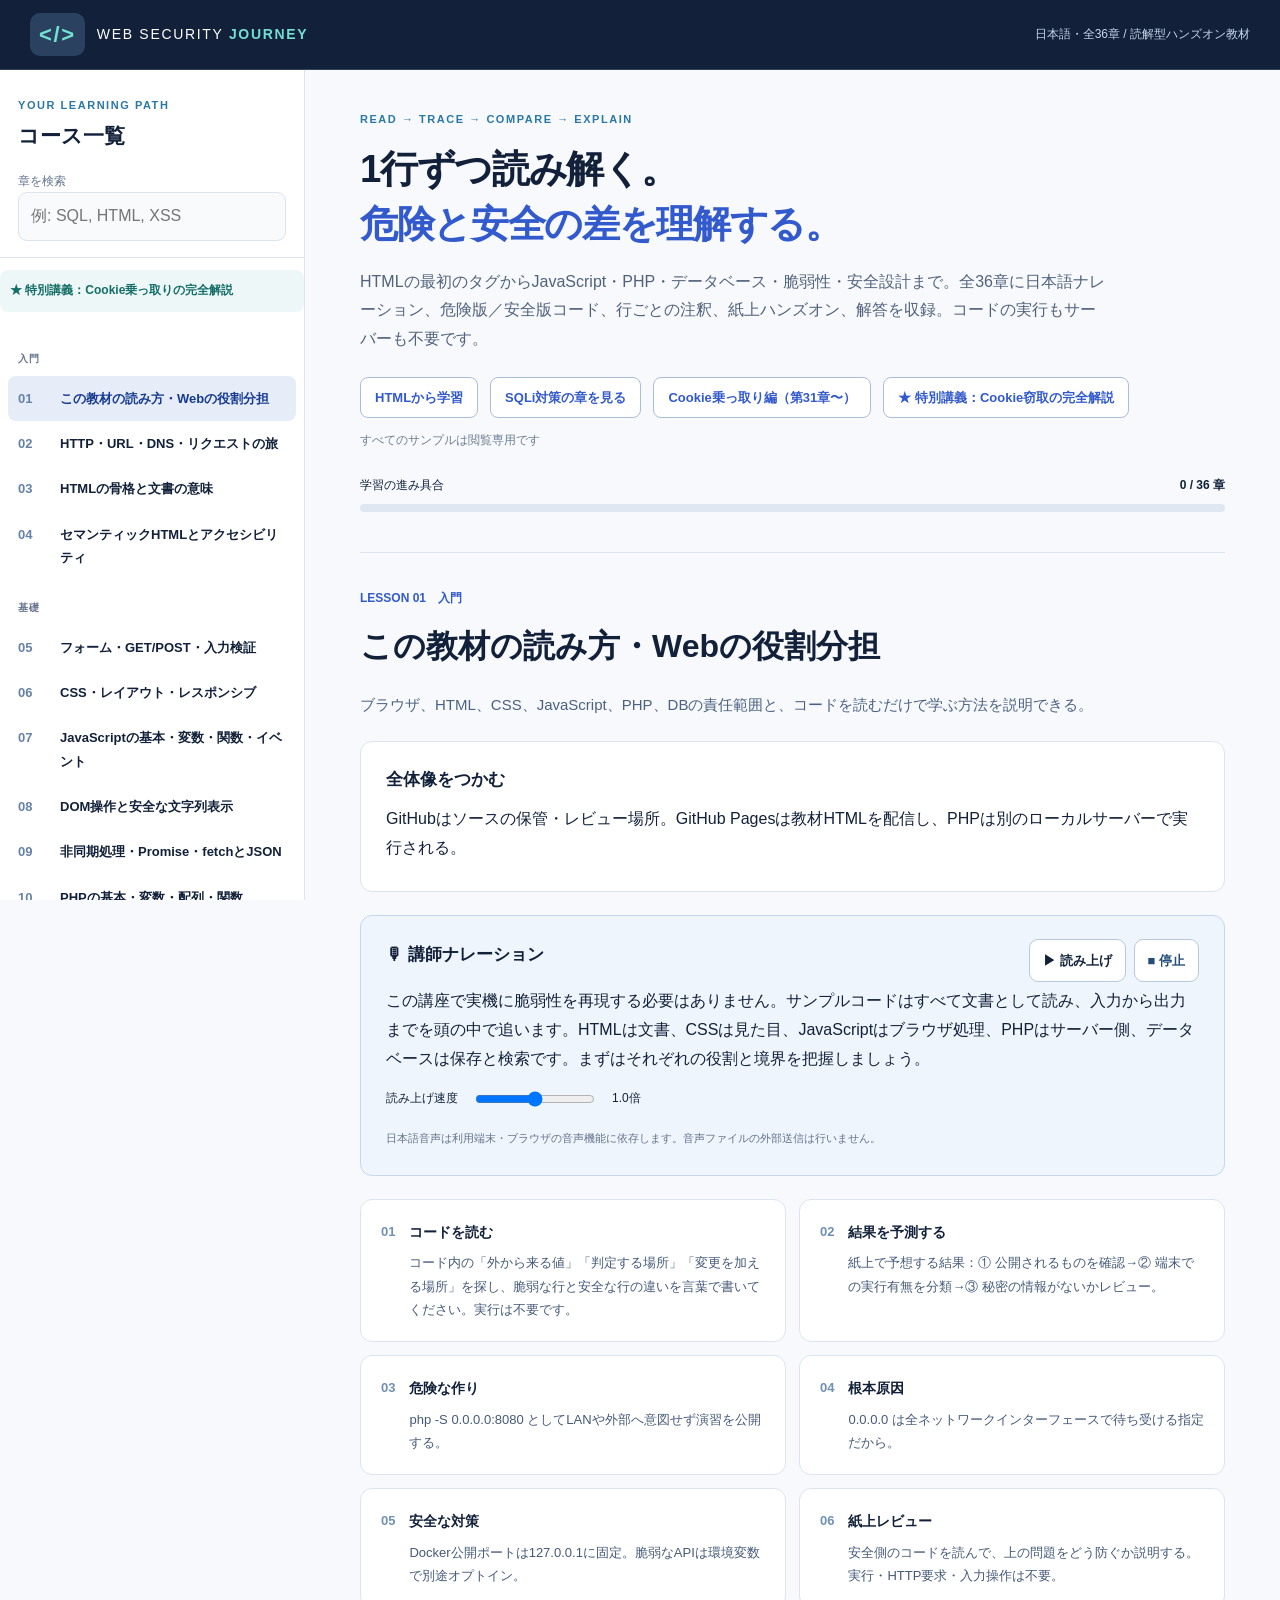
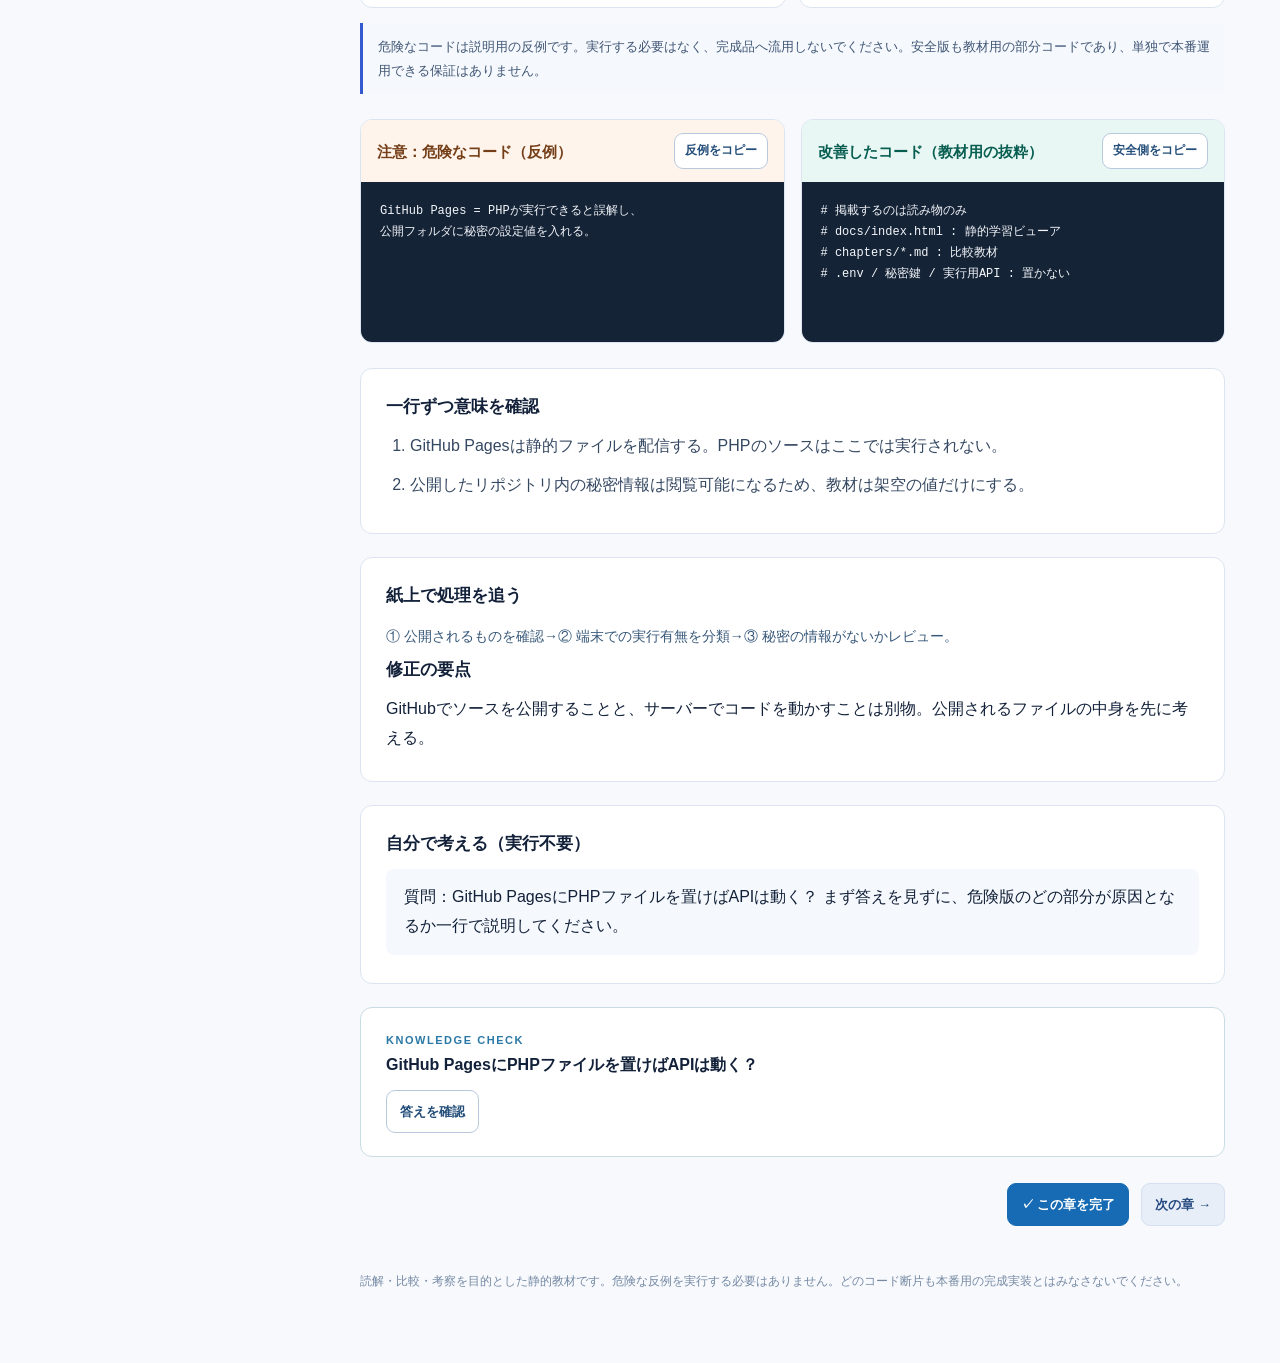
==== docs/index.html @ 5d8797d1 "Add files via upload" ====
<!doctype html>
<html lang="ja"><head><meta charset="utf-8"><meta name="viewport" content="width=device-width,initial-scale=1">
<meta name="description" content="HTML・CSS・JavaScript・PHP・データベース・Webセキュリティを基礎から学ぶ日本語ハンズオン教材。">
<title>Web Security Journey | コードを読んで仕組みと脆弱性を理解する</title><link rel="stylesheet" href="portal.css"></head>
<body><a class="skip" href="#content">内容へスキップ</a>
<header class="top"><div class="brand"><span class="logo">&lt;/&gt;</span><span>WEB SECURITY <strong>JOURNEY</strong></span></div><span class="edition">日本語・全36章 / 読解型ハンズオン教材</span></header>
<div class="frame"><aside class="sidebar" aria-label="章一覧">
<div class="sidebar-heading"><div class="eyebrow">YOUR LEARNING PATH</div><h2>コース一覧</h2><label class="search-label" for="search">章を検索</label><input type="search" id="search" placeholder="例: SQL, HTML, XSS"></div>
<p class="sidebar-feature"><a href="cookie-session.html">★ 特別講義：Cookie乗っ取りの完全解説</a></p>
<div id="lesson-list" class="lesson-list"></div><div class="sidebar-foot">進捗はこのブラウザにのみ保存されます。<br>コードの実行は不要です。危険版は閲覧専用です。</div></aside>
<main id="content" tabindex="-1" class="content"><div class="hero"><div class="eyebrow">READ → TRACE → COMPARE → EXPLAIN</div>
<h1>1行ずつ読み解く。<br><em>危険と安全の差を理解する。</em></h1>
<p>HTMLの最初のタグからJavaScript・PHP・データベース・脆弱性・安全設計まで。全36章に日本語ナレーション、危険版／安全版コード、行ごとの注釈、紙上ハンズオン、解答を収録。コードの実行もサーバーも不要です。</p>
<div class="hero-actions"><a class="outline" href="#lesson-3">HTMLから学習</a><a class="outline" href="#lesson-15">SQLi対策の章を見る</a><a class="outline" href="#lesson-31">Cookie乗っ取り編（第31章〜）</a><a class="outline" href="cookie-session.html">★ 特別講義：Cookie窃取の完全解説</a><span class="label-quiet">すべてのサンプルは閲覧専用です</span></div>
<div class="progress"><div class="progress-info"><span>学習の進み具合</span><strong id="progress-label">0 / 36 章</strong></div><div class="progress-track"><div id="progress-fill" class="progress-fill"></div></div></div></div>
<section class="lesson" aria-labelledby="lesson-title"><div class="lesson-meta"><span id="lesson-number">LESSON 01</span><span id="lesson-level"></span></div>
<h2 id="lesson-title"></h2><p id="lesson-goals" class="lead"></p>
<div class="block"><h3>全体像をつかむ</h3><p id="lesson-model"></p></div>
<div class="block narration"><div class="heading-inline"><h3>🎙 講師ナレーション</h3><div class="narration-controls"><button id="play" type="button">▶ 読み上げ</button><button id="stop" type="button" class="soft">■ 停止</button></div></div>
<p id="lesson-narration"></p><label class="speed">読み上げ速度 <input id="rate" type="range" min="0.7" max="1.3" step="0.1" value="1"><output id="rate-value">1.0倍</output></label><small id="voice-info">日本語音声は利用端末・ブラウザの音声機能に依存します。音声ファイルの外部送信は行いません。</small></div>
<div class="steps"><div class="step"><span class="num">01</span><div><h3>コードを読む</h3><p id="lesson-practice"></p></div></div>
<div class="step"><span class="num">02</span><div><h3>結果を予測する</h3><p id="lesson-observe"></p></div></div>
<div class="step"><span class="num">03</span><div><h3>危険な作り</h3><p id="lesson-risky"></p></div></div>
<div class="step"><span class="num">04</span><div><h3>根本原因</h3><p id="lesson-why"></p></div></div>
<div class="step"><span class="num">05</span><div><h3>安全な対策</h3><p id="lesson-defense"></p></div></div>
<div class="step"><span class="num">06</span><div><h3>紙上レビュー</h3><p id="lesson-verify"></p></div></div></div>
<p class="reading-safety" id="lesson-reading-warning"></p>
<div class="code-pair" aria-label="脆弱な設計と改善版の比較">
  <section class="compare-card unsafe"><div class="compare-head"><h3>注意：危険なコード（反例）</h3><button type="button" class="soft" id="copy-unsafe">反例をコピー</button></div><pre><code id="lesson-unsafe-code"></code></pre></section>
  <section class="compare-card safe"><div class="compare-head"><h3>改善したコード（教材用の抜粋）</h3><button type="button" class="soft" id="copy-code">安全側をコピー</button></div><pre><code id="lesson-code"></code></pre></section>
</div>
<div class="block"><h3>一行ずつ意味を確認</h3><ol id="line-notes" class="note-list"></ol></div>
<div class="block"><h3>紙上で処理を追う</h3><p id="lesson-mental-trace" class="flowline"></p><h3>修正の要点</h3><p id="lesson-code-reason"></p></div>
<div class="block"><h3>自分で考える（実行不要）</h3><p id="lesson-thought" class="thought"></p></div>
<div class="block quiz"><div class="eyebrow">KNOWLEDGE CHECK</div><h3 id="lesson-question"></h3><button id="answer-toggle" type="button" class="soft" aria-expanded="false">答えを確認</button><p id="lesson-answer" hidden></p><div id="reference-box" hidden><strong>一次資料：</strong> <a id="lesson-ref" rel="noopener noreferrer" target="_blank"></a></div></div>
<div class="lesson-bottom"><button id="complete" type="button" class="primary">✓ この章を完了</button><button id="next" type="button" class="secondary">次の章 →</button></div></section>
<footer>読解・比較・考察を目的とした静的教材です。危険な反例を実行する必要はありません。どのコード断片も本番用の完成実装とはみなさないでください。</footer>
</main></div><script src="lessons.js" defer></script><script src="portal.js" defer></script></body></html>
---- docs/portal.css ----
:root{color-scheme:light;--navy:#122139;--blue:#335acc;--muted:#63738c;--border:#dbe4f0;--bg:#f7f9fd;--white:#fff;--accent:#18a79f}
*{box-sizing:border-box}body{margin:0;font-family:-apple-system,BlinkMacSystemFont,"Hiragino Kaku Gothic ProN","Noto Sans JP",Arial,sans-serif;color:var(--navy);background:var(--bg);line-height:1.8}button,input{font:inherit}a{color:var(--blue)}.skip{position:absolute;transform:translateY(-200%);background:white;padding:8px;z-index:20}.skip:focus{transform:none}
.top{height:70px;display:flex;align-items:center;justify-content:space-between;padding:0 30px;background:var(--navy);color:white;border-bottom:1px solid #35435a}.brand{display:flex;gap:12px;align-items:center;font-size:14px;letter-spacing:.12em}.brand strong{color:#73dfd1}.logo{background:#2a425f;color:#72e2d2;font-weight:900;font-size:22px;border-radius:10px;padding:2px 9px}.edition{font-size:12px;color:#c7d7ed}
.frame{display:grid;grid-template-columns:305px minmax(0,1fr);max-width:1800px;margin:0 auto;min-height:calc(100vh - 70px)}.sidebar{background:#fff;border-right:1px solid var(--border);position:sticky;top:0;height:calc(100vh - 70px);overflow:auto}.sidebar-heading{padding:26px 18px 16px;border-bottom:1px solid var(--border)}.sidebar-heading h2{margin:1px 0 16px;font-size:21px}.eyebrow{font-size:11px;font-weight:800;letter-spacing:.14em;color:#2a78a5}.search-label{display:block;font-size:12px;color:var(--muted)}.sidebar input{width:100%;padding:9px 12px;border:1px solid var(--border);border-radius:9px;background:#f8fafc}.lesson-list{padding:8px}.lesson-button{border:0;border-radius:8px;width:100%;text-align:left;background:transparent;cursor:pointer;padding:11px 10px;display:flex;align-items:start;gap:12px;color:var(--navy);font-size:13px}.lesson-button:hover{background:#f0f5fc}.lesson-button.active{background:#e6edf9;color:#173b93;font-weight:750}.lesson-button .index{min-width:30px;color:#6782a8}.lesson-button.done .index{color:#087b72}.group-label{font-size:10px;color:var(--muted);font-weight:800;letter-spacing:.09em;margin:18px 10px 8px}.sidebar-foot{padding:30px 20px;color:#7586a0;font-size:11px}
.content{min-width:0;max-width:1110px;width:100%;margin:auto;padding:40px 55px}.hero{padding-bottom:40px;border-bottom:1px solid var(--border)}.hero h1{margin:12px 0 13px;font-size:clamp(26px,3vw,43px);line-height:1.43;letter-spacing:-.035em}.hero h1 em{color:var(--blue);font-style:normal}.hero p{max-width:750px;color:#51627a}.hero-actions{display:flex;gap:12px;flex-wrap:wrap;margin:23px 0}.outline{text-decoration:none;border:1px solid #aabedc;border-radius:8px;padding:8px 14px;background:#fff;font-size:13px;font-weight:700}.progress{margin-top:22px}.progress-info{display:flex;justify-content:space-between;font-size:12px;margin-bottom:7px}.progress-track{height:8px;background:#dfe7f2;border-radius:9px;overflow:hidden}.progress-fill{height:100%;width:0;background:linear-gradient(90deg,var(--blue),var(--accent));transition:width .3s}.lesson{padding-top:35px}.lesson-meta{display:flex;gap:12px;font-size:12px;color:var(--blue);font-weight:800}.lesson h2{font-size:clamp(23px,2.6vw,32px);margin:9px 0}.lead{color:#4c6180;font-size:15px}.block{margin:23px 0;border:1px solid var(--border);background:white;border-radius:12px;padding:23px 25px}.block h3{margin:0 0 10px;font-size:17px}.block p{margin:5px 0;white-space:pre-wrap}.narration{background:#eff5fc;border-color:#c6d6ed}.heading-inline{display:flex;gap:10px;align-items:center;justify-content:space-between;flex-wrap:wrap}.narration-controls{display:flex;gap:8px}.speed{display:flex;gap:15px;align-items:center;margin:14px 0;font-size:12px}.speed input{width:120px}.narration small{color:#63738c;font-size:11px}.steps{display:grid;grid-template-columns:repeat(2,minmax(0,1fr));gap:13px}.step{display:flex;gap:14px;padding:20px;background:#fff;border:1px solid var(--border);border-radius:12px}.step .num{font-size:13px;font-weight:900;color:#7190b5}.step h3{font-size:14px;margin:0 0 6px}.step p{margin:0;font-size:13px;white-space:pre-wrap;color:#455a78;overflow-wrap:anywhere}.code{background:#142237;color:#ecf2fa;border-color:#142237}.code h3{color:#f0f6ff}.code pre{margin:12px 0 0;white-space:pre-wrap;overflow:auto;overflow-wrap:anywhere;font:13px/1.7 ui-monospace,Menlo,Consolas,monospace}.quiz{border-color:#c8dde3}.quiz h3{font-size:16px}#lesson-answer{margin:12px 0;color:#0e615b;font-weight:700}#reference-box{margin:14px 0;font-size:12px;overflow-wrap:anywhere}.lesson-bottom{display:flex;gap:12px;justify-content:flex-end;margin:26px 0 45px}button{cursor:pointer;border-radius:9px;border:1px solid #b9c9dd;background:white;padding:9px 13px;font-size:13px;font-weight:750;color:var(--navy)}button:hover{filter:brightness(.96)}button:focus-visible,a:focus-visible,input:focus-visible{outline:3px solid #e4a736;outline-offset:2px}.primary{background:#176bb4;color:#fff;border-color:#176bb4}.secondary{background:#e8eef8;color:#23487f;border-color:#d5e1f0}.soft{background:#fff;color:#234e7a}.code .soft{background:#2f435e;color:white;border-color:#425c7a}footer{font-size:12px;color:#7589a3;padding-bottom:30px}
@media(max-width:1000px){.frame{grid-template-columns:240px minmax(0,1fr)}.content{padding:30px 25px}.steps{grid-template-columns:1fr}}
@media(max-width:720px){.top{height:auto;min-height:62px;padding:12px 16px}.edition{display:none}.frame{display:block}.sidebar{position:static;height:auto;max-height:320px;border-bottom:1px solid var(--border)}.lesson-list{display:grid;grid-template-columns:repeat(2,minmax(0,1fr));gap:3px}.group-label{grid-column:1/-1}.sidebar-foot{display:none}.content{padding:23px 18px}.block{padding:17px}.lesson-bottom{justify-content:stretch;flex-direction:column}.lesson-bottom button{width:100%}}

:root{--unsafe:#bb6a35;--safe:#0b8b79}
.code-pair{display:grid;grid-template-columns:repeat(2,minmax(0,1fr));gap:16px;margin:25px 0}
.compare-card{border-radius:12px;border:1px solid var(--border);overflow:hidden;background:#fff;min-width:0}
.compare-card .compare-head{padding:13px 16px;display:flex;justify-content:space-between;align-items:center;gap:10px;flex-wrap:wrap}
.compare-head h3{font-size:15px;margin:0}
.compare-card pre{white-space:pre-wrap;overflow-x:auto;overflow-wrap:anywhere;font:12px/1.75 ui-monospace,Menlo,Consolas,monospace;padding:19px;margin:0;min-height:160px;background:#152337;color:#f3f6fa}
.compare-card.unsafe .compare-head{background:#fff4eb;color:#743e18}
.compare-card.safe .compare-head{background:#e8f7f4;color:#085e50}
.compare-card .soft{padding:6px 10px;font-size:12px}
.reading-safety{background:#f5f8fc;border-left:3px solid #335acc;padding:12px 15px;font-size:13px;color:#415776;margin:15px 0}
.note-list{padding-left:1.5em;margin:8px 0}
.note-list li{margin:10px 0;color:#354862}
.flowline{font-size:14px;color:#375879;line-height:2}
.thought{padding:14px 18px;background:#f5f8fc;border-radius:8px;white-space:pre-wrap}
.label-quiet{font-size:12px;color:#6c7e92}
@media(max-width:860px){.code-pair{grid-template-columns:1fr}}

.sidebar-feature{margin:12px 0;padding:10px;background:#eef7f7;border-radius:8px;font-size:12px;font-weight:700}.sidebar-feature a{color:#136e68;text-decoration:none}.sidebar-feature a:hover{text-decoration:underline}
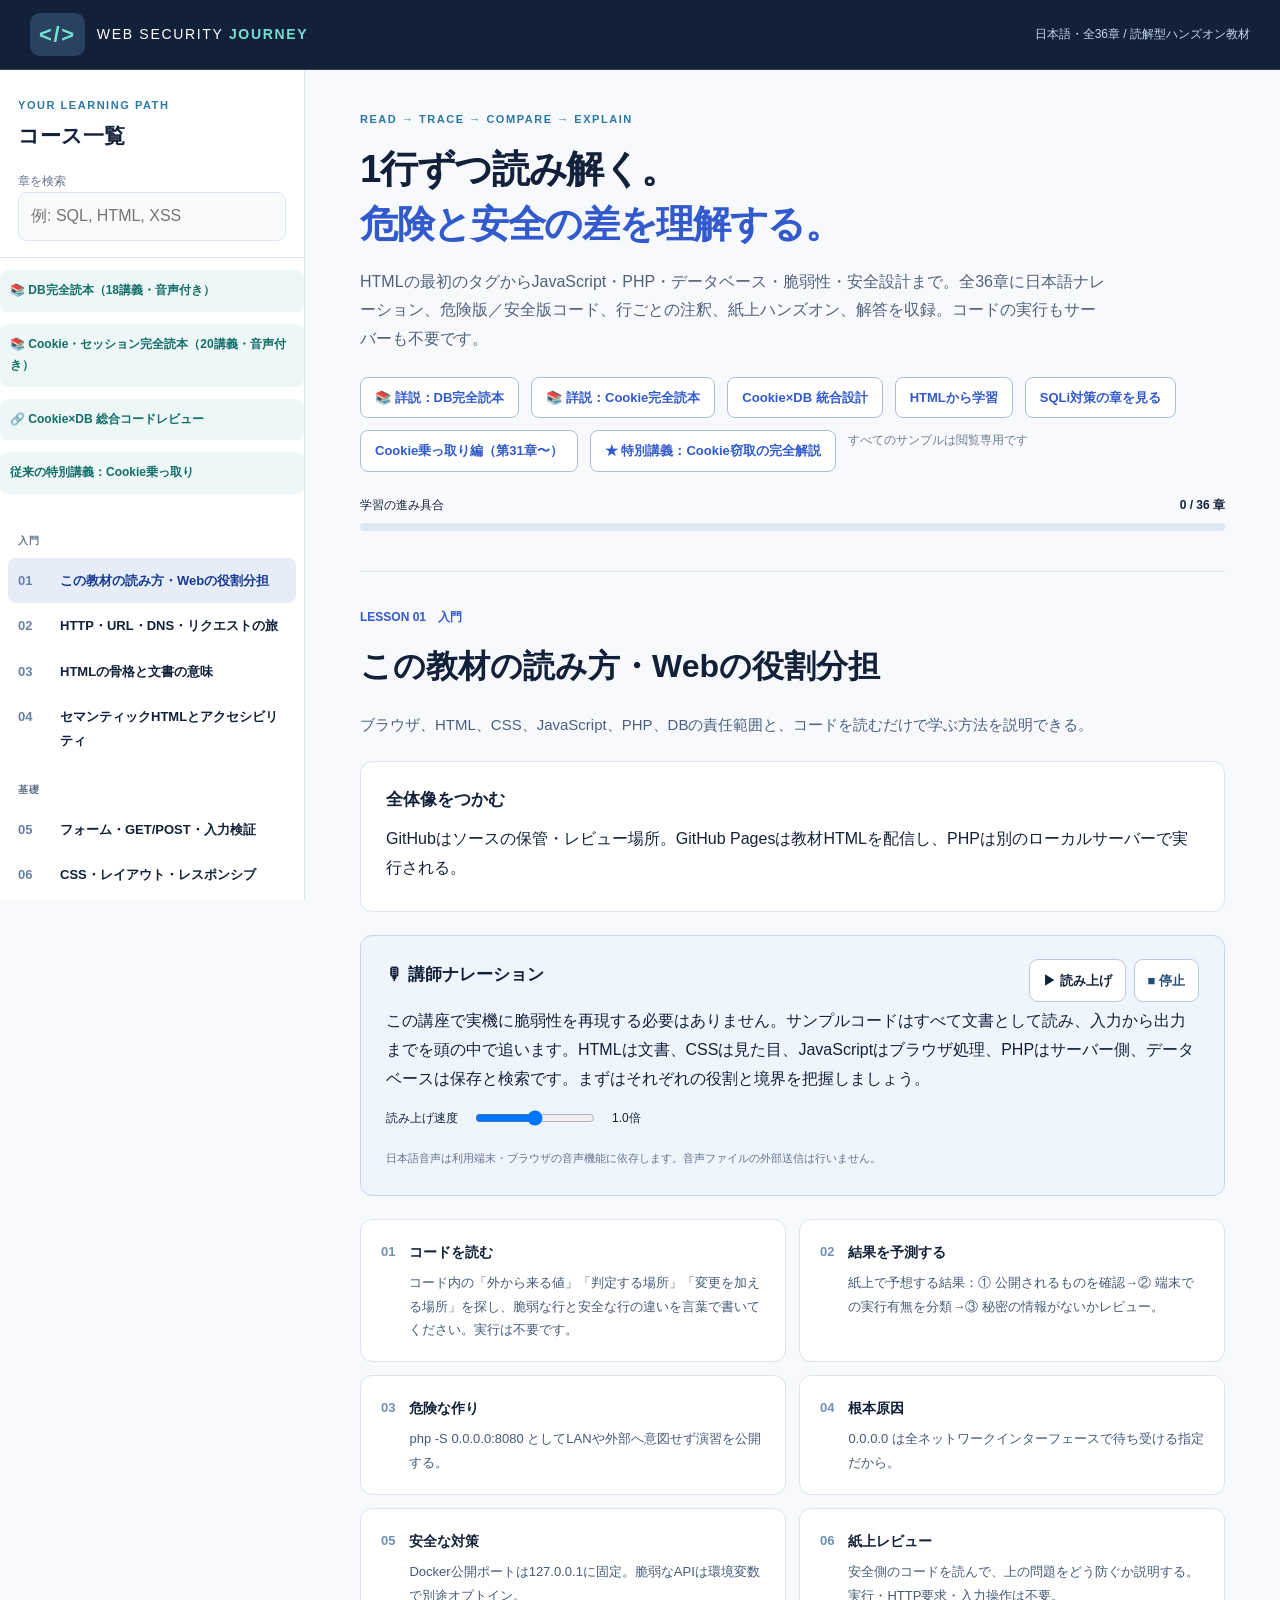
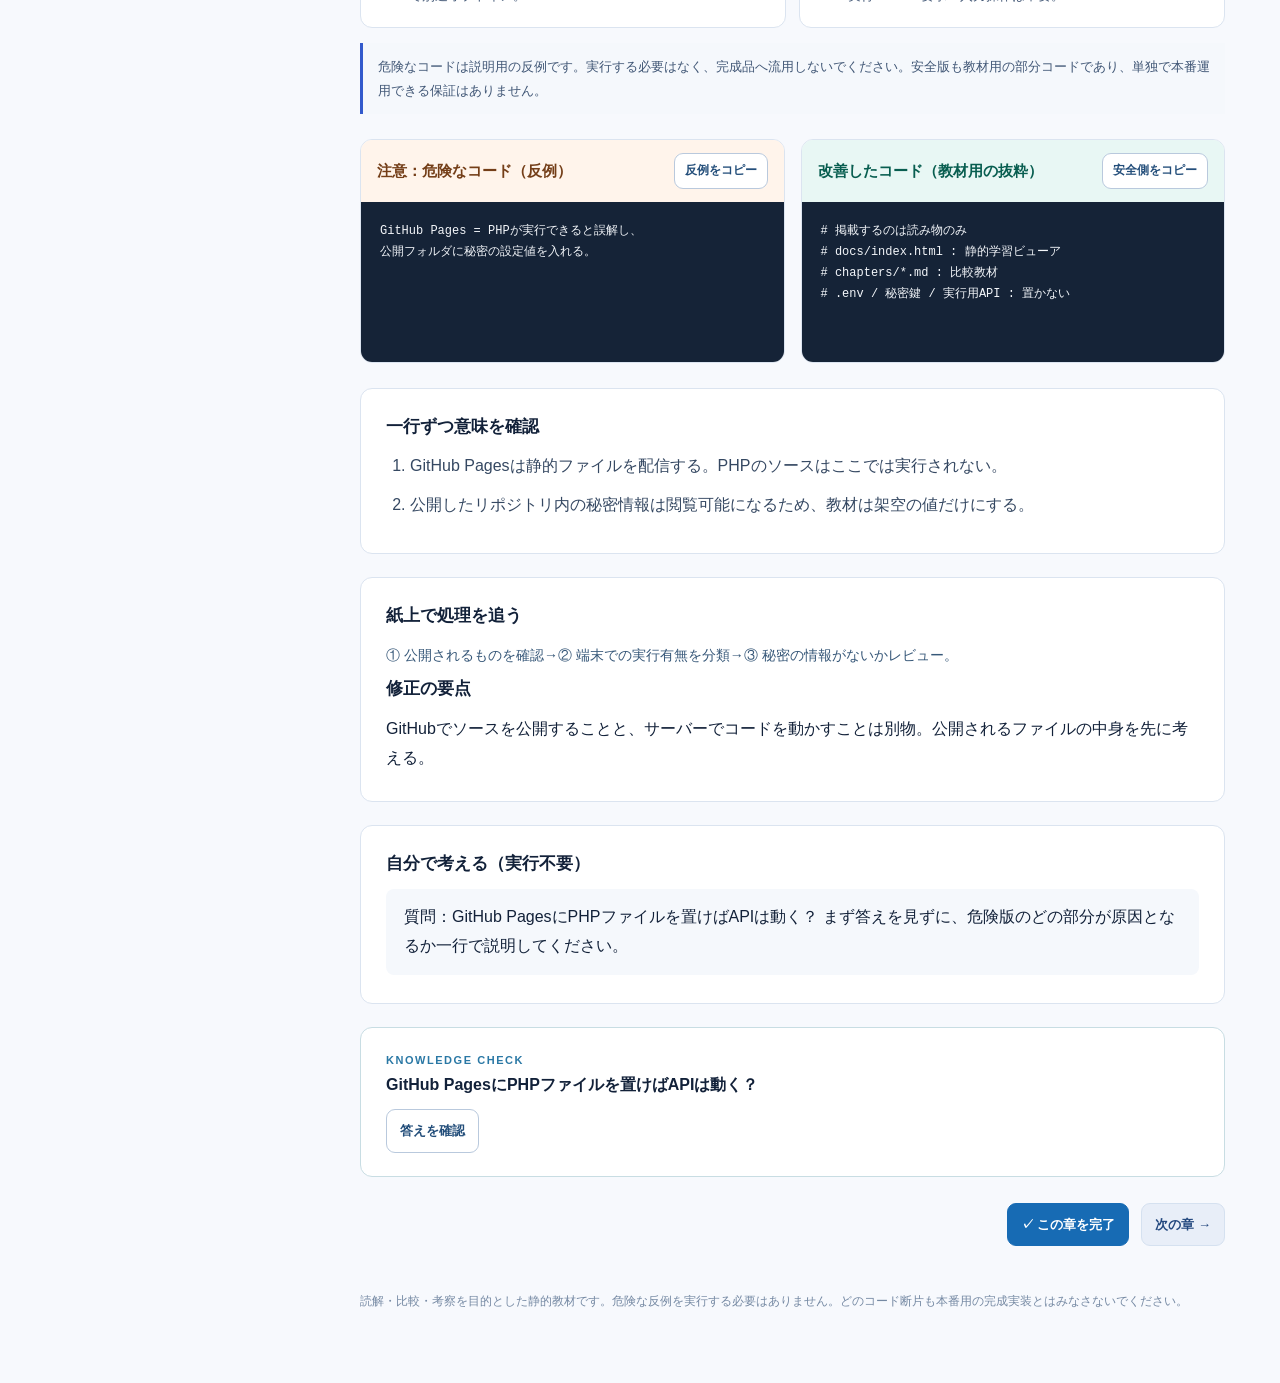
==== commit 7e9cec30: "Add files via upload" ====
--- a/docs/index.html
+++ b/docs/index.html
@@ -6,12 +6,15 @@
 <header class="top"><div class="brand"><span class="logo">&lt;/&gt;</span><span>WEB SECURITY <strong>JOURNEY</strong></span></div><span class="edition">日本語・全36章 / 読解型ハンズオン教材</span></header>
 <div class="frame"><aside class="sidebar" aria-label="章一覧">
 <div class="sidebar-heading"><div class="eyebrow">YOUR LEARNING PATH</div><h2>コース一覧</h2><label class="search-label" for="search">章を検索</label><input type="search" id="search" placeholder="例: SQL, HTML, XSS"></div>
-<p class="sidebar-feature"><a href="cookie-session.html">★ 特別講義：Cookie乗っ取りの完全解説</a></p>
+<p class="sidebar-feature"><a href="database-book.html">📚 DB完全読本（18講義・音声付き）</a></p>
+<p class="sidebar-feature"><a href="cookie-book.html">📚 Cookie・セッション完全読本（20講義・音声付き）</a></p>
+<p class="sidebar-feature"><a href="integration-book.html">🔗 Cookie×DB 総合コードレビュー</a></p>
+<p class="sidebar-feature"><a href="cookie-session.html">従来の特別講義：Cookie乗っ取り</a></p>
 <div id="lesson-list" class="lesson-list"></div><div class="sidebar-foot">進捗はこのブラウザにのみ保存されます。<br>コードの実行は不要です。危険版は閲覧専用です。</div></aside>
 <main id="content" tabindex="-1" class="content"><div class="hero"><div class="eyebrow">READ → TRACE → COMPARE → EXPLAIN</div>
 <h1>1行ずつ読み解く。<br><em>危険と安全の差を理解する。</em></h1>
 <p>HTMLの最初のタグからJavaScript・PHP・データベース・脆弱性・安全設計まで。全36章に日本語ナレーション、危険版／安全版コード、行ごとの注釈、紙上ハンズオン、解答を収録。コードの実行もサーバーも不要です。</p>
-<div class="hero-actions"><a class="outline" href="#lesson-3">HTMLから学習</a><a class="outline" href="#lesson-15">SQLi対策の章を見る</a><a class="outline" href="#lesson-31">Cookie乗っ取り編（第31章〜）</a><a class="outline" href="cookie-session.html">★ 特別講義：Cookie窃取の完全解説</a><span class="label-quiet">すべてのサンプルは閲覧専用です</span></div>
+<div class="hero-actions"><a class="outline" href="database-book.html">📚 詳説：DB完全読本</a><a class="outline" href="cookie-book.html">📚 詳説：Cookie完全読本</a><a class="outline" href="integration-book.html">Cookie×DB 統合設計</a><a class="outline" href="#lesson-3">HTMLから学習</a><a class="outline" href="#lesson-15">SQLi対策の章を見る</a><a class="outline" href="#lesson-31">Cookie乗っ取り編（第31章〜）</a><a class="outline" href="cookie-session.html">★ 特別講義：Cookie窃取の完全解説</a><span class="label-quiet">すべてのサンプルは閲覧専用です</span></div>
 <div class="progress"><div class="progress-info"><span>学習の進み具合</span><strong id="progress-label">0 / 36 章</strong></div><div class="progress-track"><div id="progress-fill" class="progress-fill"></div></div></div></div>
 <section class="lesson" aria-labelledby="lesson-title"><div class="lesson-meta"><span id="lesson-number">LESSON 01</span><span id="lesson-level"></span></div>
 <h2 id="lesson-title"></h2><p id="lesson-goals" class="lead"></p>
